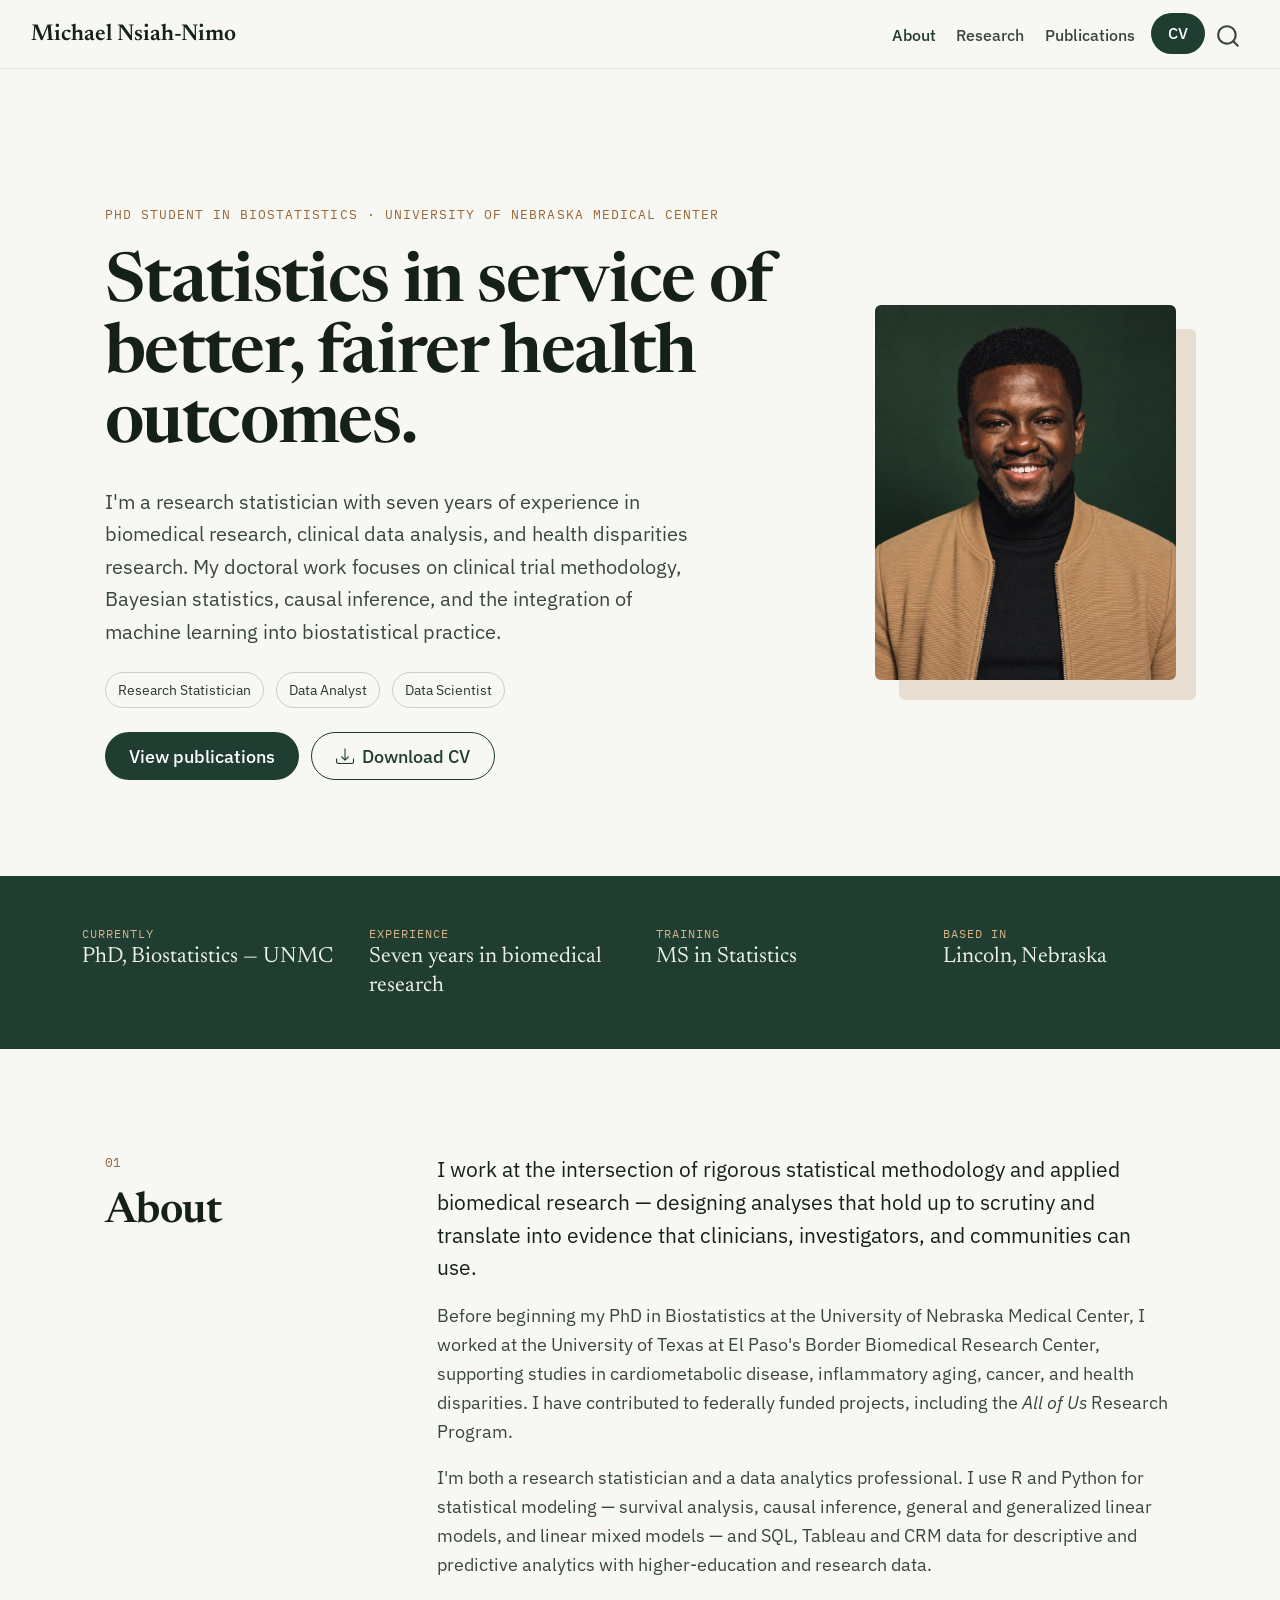
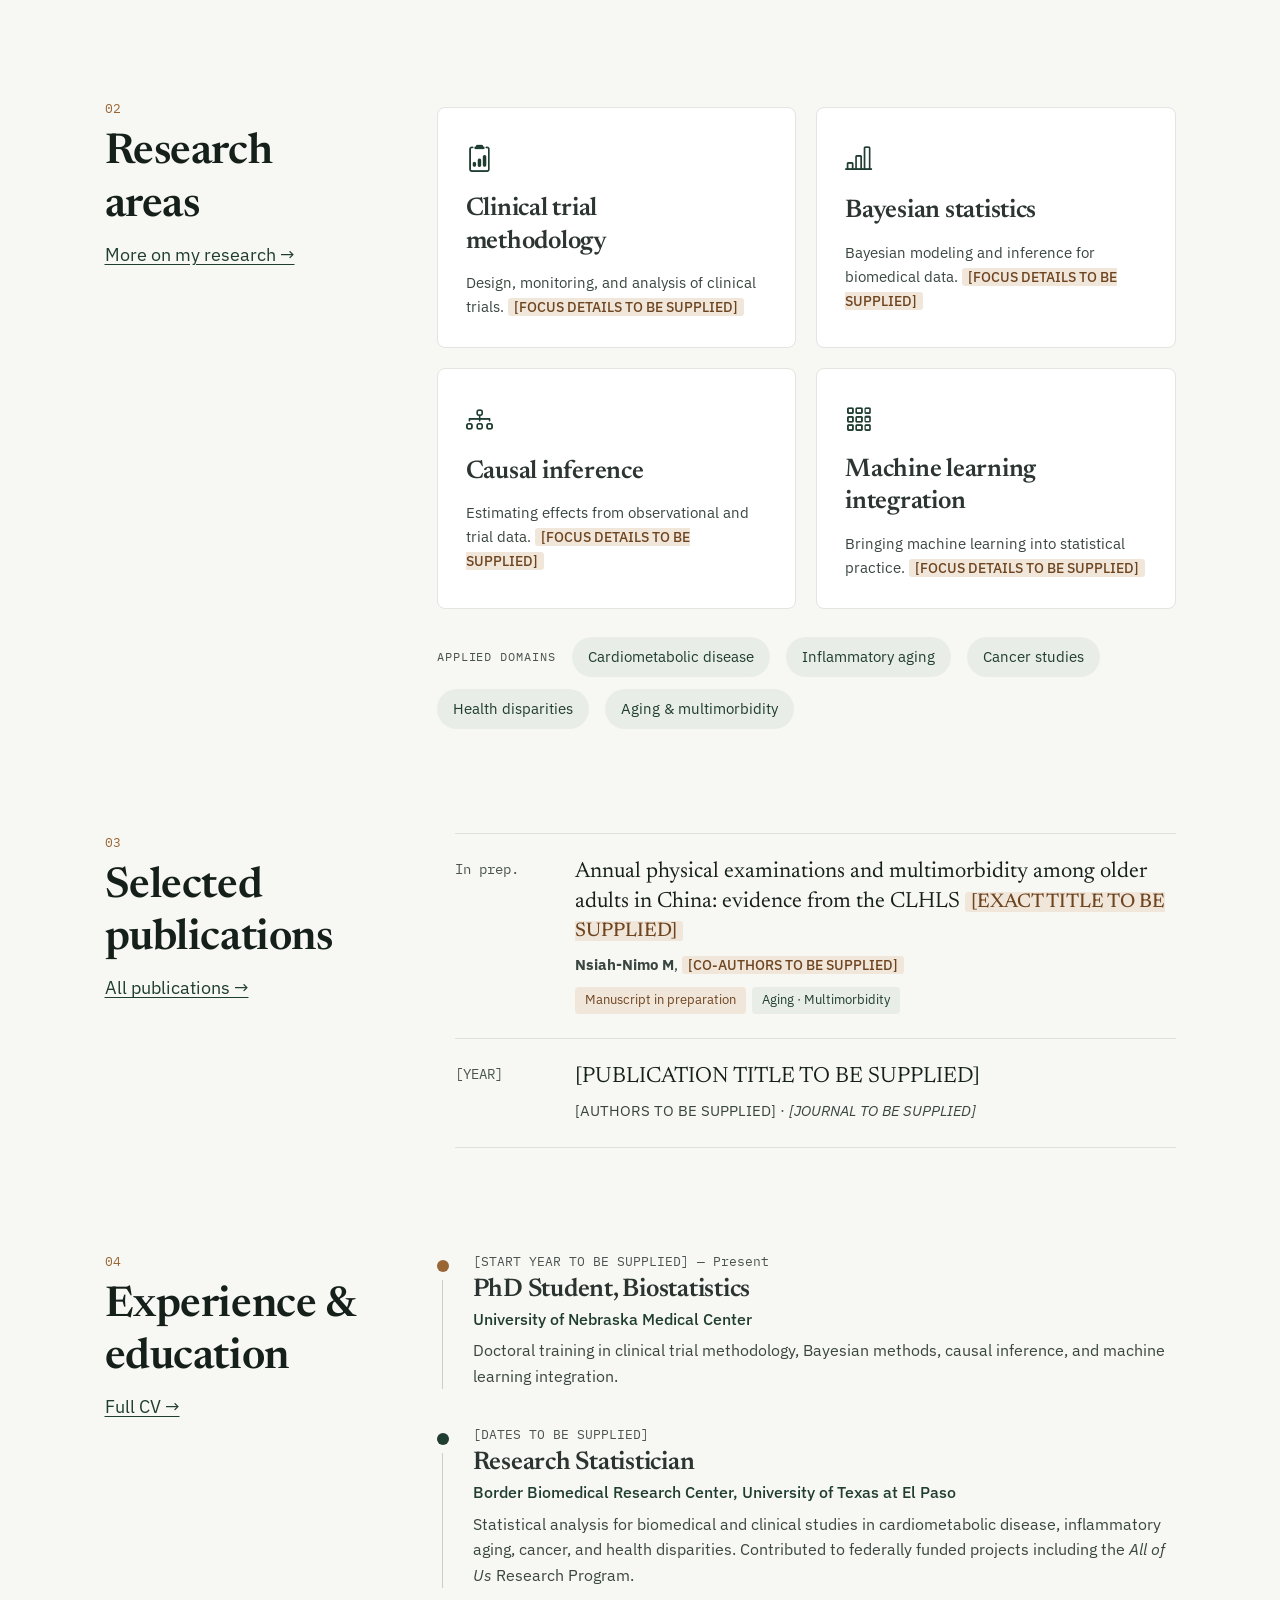
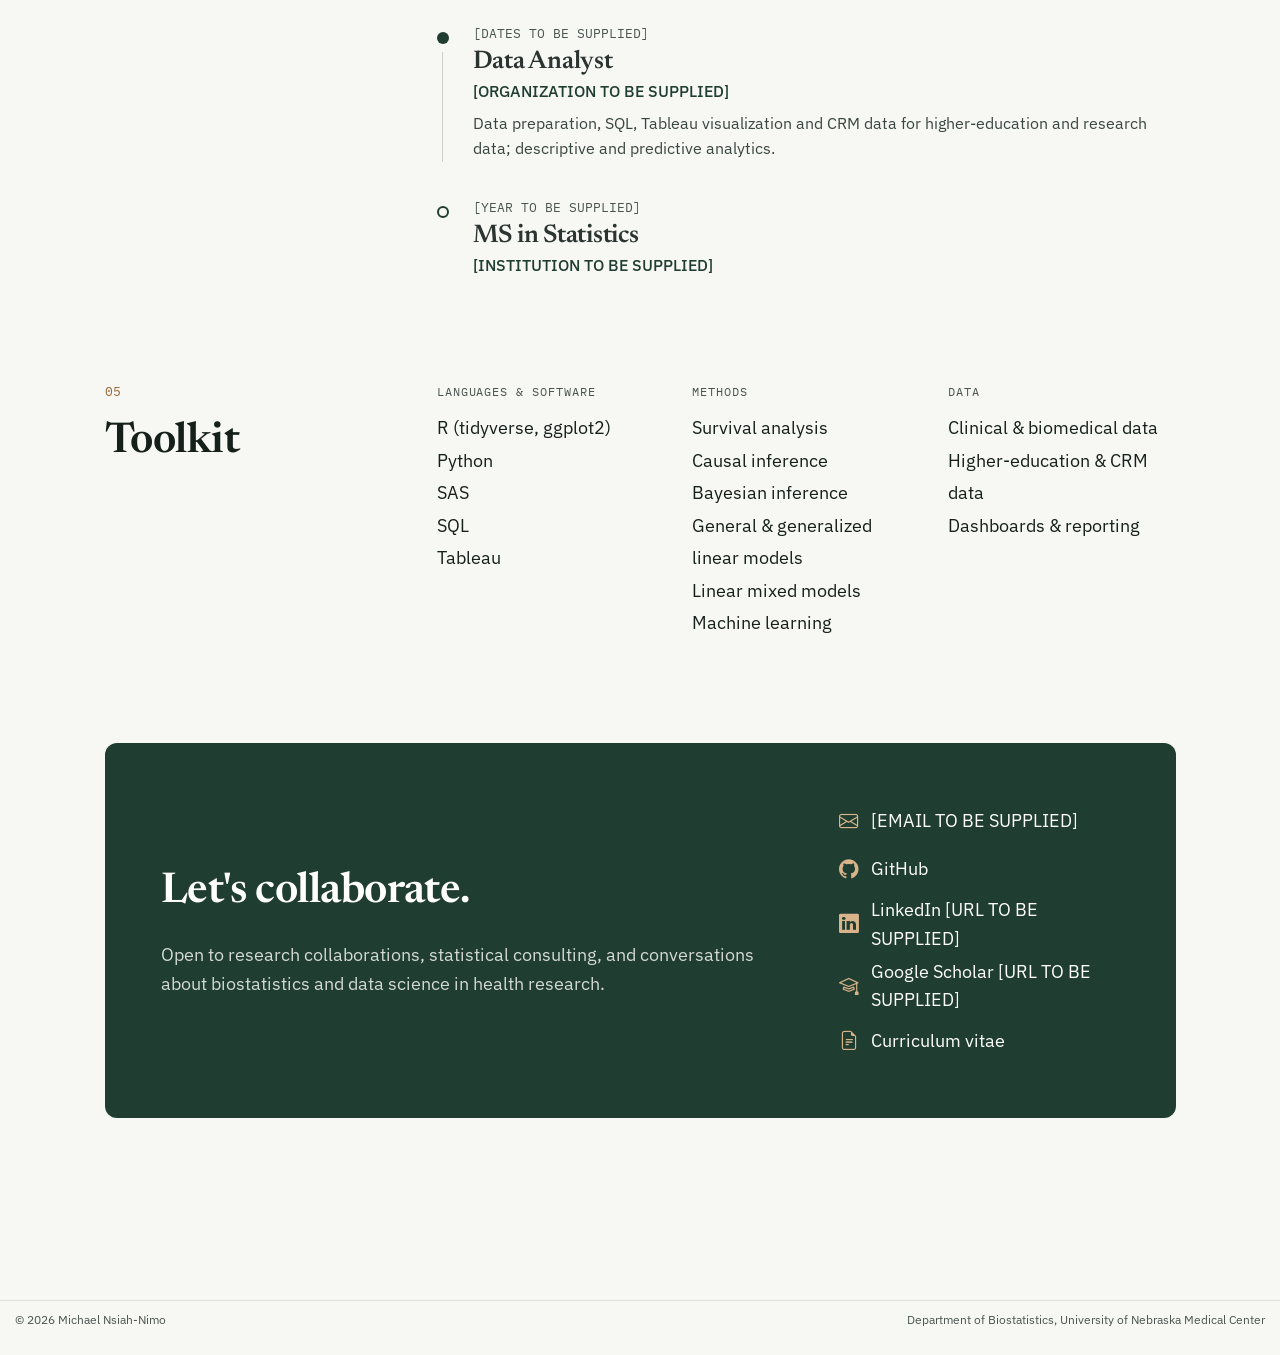
==== docs/index.html @ d8600ee6 "Add files via upload" ====
<!DOCTYPE html>
<html xmlns="http://www.w3.org/1999/xhtml" lang="en" xml:lang="en"><head>

<meta charset="utf-8">
<meta name="generator" content="quarto-1.6.42">

<meta name="viewport" content="width=device-width, initial-scale=1.0, user-scalable=yes">


<title>Michael Nsiah-Nimo — Biostatistics – Michael Nsiah-Nimo</title>
<style>
code{white-space: pre-wrap;}
span.smallcaps{font-variant: small-caps;}
div.columns{display: flex; gap: min(4vw, 1.5em);}
div.column{flex: auto; overflow-x: auto;}
div.hanging-indent{margin-left: 1.5em; text-indent: -1.5em;}
ul.task-list{list-style: none;}
ul.task-list li input[type="checkbox"] {
  width: 0.8em;
  margin: 0 0.8em 0.2em -1em; /* quarto-specific, see https://github.com/quarto-dev/quarto-cli/issues/4556 */ 
  vertical-align: middle;
}
</style>


<script src="site_libs/quarto-nav/quarto-nav.js"></script>
<script src="site_libs/quarto-nav/headroom.min.js"></script>
<script src="site_libs/clipboard/clipboard.min.js"></script>
<script src="site_libs/quarto-search/autocomplete.umd.js"></script>
<script src="site_libs/quarto-search/fuse.min.js"></script>
<script src="site_libs/quarto-search/quarto-search.js"></script>
<meta name="quarto:offset" content="./">
<script src="site_libs/quarto-html/quarto.js"></script>
<script src="site_libs/quarto-html/popper.min.js"></script>
<script src="site_libs/quarto-html/tippy.umd.min.js"></script>
<script src="site_libs/quarto-html/anchor.min.js"></script>
<link href="site_libs/quarto-html/tippy.css" rel="stylesheet">
<link href="site_libs/quarto-html/quarto-syntax-highlighting-585ee290d8f792829760d01cd7ccc2fa.css" rel="stylesheet" id="quarto-text-highlighting-styles">
<script src="site_libs/bootstrap/bootstrap.min.js"></script>
<link href="site_libs/bootstrap/bootstrap-icons.css" rel="stylesheet">
<link href="site_libs/bootstrap/bootstrap-a77b8a63a7cd9b9ef1d23fe0200e672d.min.css" rel="stylesheet" append-hash="true" id="quarto-bootstrap" data-mode="light">
<script id="quarto-search-options" type="application/json">{
  "location": "navbar",
  "copy-button": false,
  "collapse-after": 3,
  "panel-placement": "end",
  "type": "overlay",
  "limit": 50,
  "keyboard-shortcut": [
    "f",
    "/",
    "s"
  ],
  "show-item-context": false,
  "language": {
    "search-no-results-text": "No results",
    "search-matching-documents-text": "matching documents",
    "search-copy-link-title": "Copy link to search",
    "search-hide-matches-text": "Hide additional matches",
    "search-more-match-text": "more match in this document",
    "search-more-matches-text": "more matches in this document",
    "search-clear-button-title": "Clear",
    "search-text-placeholder": "",
    "search-detached-cancel-button-title": "Cancel",
    "search-submit-button-title": "Submit",
    "search-label": "Search"
  }
}</script>
<style>html{ scroll-behavior: smooth; }</style>


</head>

<body class="nav-fixed home">

<div id="quarto-search-results"></div>
  <header id="quarto-header" class="headroom fixed-top">
    <nav class="navbar navbar-expand-lg " data-bs-theme="dark">
      <div class="navbar-container container-fluid">
      <div class="navbar-brand-container mx-auto">
    <a class="navbar-brand" href="./index.html">
    <span class="navbar-title">Michael Nsiah-Nimo</span>
    </a>
  </div>
            <div id="quarto-search" class="" title="Search"></div>
          <button class="navbar-toggler" type="button" data-bs-toggle="collapse" data-bs-target="#navbarCollapse" aria-controls="navbarCollapse" role="menu" aria-expanded="false" aria-label="Toggle navigation" onclick="if (window.quartoToggleHeadroom) { window.quartoToggleHeadroom(); }">
  <span class="navbar-toggler-icon"></span>
</button>
          <div class="collapse navbar-collapse" id="navbarCollapse">
            <ul class="navbar-nav navbar-nav-scroll ms-auto">
  <li class="nav-item">
    <a class="nav-link active" href="./index.html" aria-current="page"> 
<span class="menu-text">About</span></a>
  </li>  
  <li class="nav-item">
    <a class="nav-link" href="./research.html"> 
<span class="menu-text">Research</span></a>
  </li>  
  <li class="nav-item">
    <a class="nav-link" href="./publications.html"> 
<span class="menu-text">Publications</span></a>
  </li>  
  <li class="nav-item">
    <a class="nav-link" href="./cv.html"> 
<span class="menu-text">CV</span></a>
  </li>  
</ul>
          </div> <!-- /navcollapse -->
            <div class="quarto-navbar-tools">
</div>
      </div> <!-- /container-fluid -->
    </nav>
</header>
<!-- content -->
<div id="quarto-content" class="quarto-container page-columns page-rows-contents page-layout-full page-navbar">
<!-- sidebar -->
<!-- margin-sidebar -->
    
<!-- main -->
<main class="content column-page" id="quarto-document-content"><header id="title-block-header" class="quarto-title-block"></header>




<div class="wrap">

<!-- HERO -->
<section class="hero" id="top">
  <div class="hero-text">
    <div class="eyebrow">PhD Student in Biostatistics · University of Nebraska Medical Center</div>
    <h1>Statistics in service of better, fairer health outcomes.</h1>
    <p class="lede">I'm a research statistician with seven years of experience in biomedical research, clinical data analysis, and health disparities research. My doctoral work focuses on clinical trial methodology, Bayesian statistics, causal inference, and the integration of machine learning into biostatistical practice.</p>
    <div class="chips">
      <span class="chip">Research Statistician</span>
      <span class="chip">Data Analyst</span>
      <span class="chip">Data Scientist</span>
    </div>
    <div class="actions">
      <a class="btn-pill solid" href="publications.html">View publications</a>
      <a class="btn-pill ghost" href="cv.html"><i class="bi bi-download" aria-hidden="true"></i> Download CV</a>
    </div>
  </div>
  <div class="hero-photo">
    <img src="images/michael.jpg" alt="Portrait of Michael Nsiah-Nimo">
  </div>
</section>

<!-- AT A GLANCE -->
<section class="band" aria-label="At a glance">
  <div class="band-grid">
    <div><div class="label">Currently</div><div class="value">PhD, Biostatistics — UNMC</div></div>
    <div><div class="label">Experience</div><div class="value">Seven years in biomedical research</div></div>
    <div><div class="label">Training</div><div class="value">MS in Statistics</div></div>
    <div><div class="label">Based in</div><div class="value">Lincoln, Nebraska</div></div>
  </div>
</section>

<!-- 01 ABOUT -->
<section class="numbered" id="about">
  <div class="num-head"><div class="num">01</div><h2 class="anchored">About</h2></div>
  <div class="num-body">
    <p class="lead-p">I work at the intersection of rigorous statistical methodology and applied biomedical research — designing analyses that hold up to scrutiny and translate into evidence that clinicians, investigators, and communities can use.</p>
    <p>Before beginning my PhD in Biostatistics at the University of Nebraska Medical Center, I worked at the University of Texas at El Paso's Border Biomedical Research Center, supporting studies in cardiometabolic disease, inflammatory aging, cancer, and health disparities. I have contributed to federally funded projects, including the <em>All of Us</em> Research Program.</p>
    <p>I'm both a research statistician and a data analytics professional. I use R and Python for statistical modeling — survival analysis, causal inference, general and generalized linear models, and linear mixed models — and SQL, Tableau and CRM data for descriptive and predictive analytics with higher-education and research data.</p>
  </div>
</section>

<!-- 02 RESEARCH -->
<section class="numbered" id="research">
  <div class="num-head"><div class="num">02</div><h2 class="anchored">Research areas</h2><a href="research.html">More on my research →</a></div>
  <div class="num-body">
    <div class="cards">
      <div class="card-i"><i class="bi bi-clipboard2-data" aria-hidden="true"></i><h3 class="anchored">Clinical trial methodology</h3><p>Design, monitoring, and analysis of clinical trials. <span class="todo">[FOCUS DETAILS TO BE SUPPLIED]</span></p></div>
      <div class="card-i"><i class="bi bi-bar-chart-line" aria-hidden="true"></i><h3 class="anchored">Bayesian statistics</h3><p>Bayesian modeling and inference for biomedical data. <span class="todo">[FOCUS DETAILS TO BE SUPPLIED]</span></p></div>
      <div class="card-i"><i class="bi bi-diagram-3" aria-hidden="true"></i><h3 class="anchored">Causal inference</h3><p>Estimating effects from observational and trial data. <span class="todo">[FOCUS DETAILS TO BE SUPPLIED]</span></p></div>
      <div class="card-i"><i class="bi bi-grid-3x3-gap" aria-hidden="true"></i><h3 class="anchored">Machine learning integration</h3><p>Bringing machine learning into statistical practice. <span class="todo">[FOCUS DETAILS TO BE SUPPLIED]</span></p></div>
    </div>
    <div class="focus-row">
      <span class="label">Applied domains</span>
      <span class="chip-fill">Cardiometabolic disease</span>
      <span class="chip-fill">Inflammatory aging</span>
      <span class="chip-fill">Cancer studies</span>
      <span class="chip-fill">Health disparities</span>
      <span class="chip-fill">Aging &amp; multimorbidity</span>
    </div>
  </div>
</section>

<!-- 03 PUBLICATIONS -->
<section class="numbered" id="publications">
  <div class="num-head"><div class="num">03</div><h2 class="anchored">Selected publications</h2><a href="publications.html">All publications →</a></div>
  <div class="num-body">
    <ol class="pubs">
      <li>
        <div class="yr">In prep.</div>
        <div class="entry">
          <div class="title">Annual physical examinations and multimorbidity among older adults in China: evidence from the CLHLS <span class="todo">[EXACT TITLE TO BE SUPPLIED]</span></div>
          <div class="meta"><strong>Nsiah-Nimo M</strong>, <span class="todo">[CO-AUTHORS TO BE SUPPLIED]</span></div>
          <div><span class="tag t-prog">Manuscript in preparation</span><span class="tag t-article">Aging · Multimorbidity</span></div>
        </div>
      </li>
      <li>
        <div class="yr">[YEAR]</div>
        <div class="entry">
          <div class="title">[PUBLICATION TITLE TO BE SUPPLIED]</div>
          <div class="meta">[AUTHORS TO BE SUPPLIED] · <em>[JOURNAL TO BE SUPPLIED]</em></div>
        </div>
      </li>
    </ol>
  </div>
</section>

<!-- 04 EXPERIENCE -->
<section class="numbered" id="experience">
  <div class="num-head"><div class="num">04</div><h2 class="anchored">Experience &amp; education</h2><a href="cv.html">Full CV →</a></div>
  <div class="num-body">
    <div class="timeline">
      <div class="t-item"><div class="rail"><div class="dot now"></div><div class="stem"></div></div>
        <div><div class="when">[START YEAR TO BE SUPPLIED] — Present</div><h3 class="anchored">PhD Student, Biostatistics</h3><div class="where">University of Nebraska Medical Center</div>
        <p>Doctoral training in clinical trial methodology, Bayesian methods, causal inference, and machine learning integration.</p></div></div>
      <div class="t-item"><div class="rail"><div class="dot"></div><div class="stem"></div></div>
        <div><div class="when">[DATES TO BE SUPPLIED]</div><h3 class="anchored">Research Statistician</h3><div class="where">Border Biomedical Research Center, University of Texas at El Paso</div>
        <p>Statistical analysis for biomedical and clinical studies in cardiometabolic disease, inflammatory aging, cancer, and health disparities. Contributed to federally funded projects including the <em>All of Us</em> Research Program.</p></div></div>
      <div class="t-item"><div class="rail"><div class="dot"></div><div class="stem"></div></div>
        <div><div class="when">[DATES TO BE SUPPLIED]</div><h3 class="anchored">Data Analyst</h3><div class="where">[ORGANIZATION TO BE SUPPLIED]</div>
        <p>Data preparation, SQL, Tableau visualization and CRM data for higher-education and research data; descriptive and predictive analytics.</p></div></div>
      <div class="t-item"><div class="rail"><div class="dot open"></div><div class="stem"></div></div>
        <div><div class="when">[YEAR TO BE SUPPLIED]</div><h3 class="anchored">MS in Statistics</h3><div class="where">[INSTITUTION TO BE SUPPLIED]</div></div></div>
    </div>
  </div>
</section>

<!-- 05 TOOLKIT -->
<section class="numbered" id="toolkit">
  <div class="num-head"><div class="num">05</div><h2 class="anchored">Toolkit</h2></div>
  <div class="num-body">
    <div class="toolkit">
      <div><div class="label">Languages &amp; software</div><ul><li>R (tidyverse, ggplot2)</li><li>Python</li><li>SAS</li><li>SQL</li><li>Tableau</li></ul></div>
      <div><div class="label">Methods</div><ul><li>Survival analysis</li><li>Causal inference</li><li>Bayesian inference</li><li>General &amp; generalized linear models</li><li>Linear mixed models</li><li>Machine learning</li></ul></div>
      <div><div class="label">Data</div><ul><li>Clinical &amp; biomedical data</li><li>Higher-education &amp; CRM data</li><li>Dashboards &amp; reporting</li></ul></div>
    </div>
  </div>
</section>

<!-- CONTACT -->
<section class="contact" id="contact">
  <div class="c-text">
    <h2 class="anchored">Let's collaborate.</h2>
    <p>Open to research collaborations, statistical consulting, and conversations about biostatistics and data science in health research.</p>
  </div>
  <div class="c-links">
    <a href="mailto:[EMAIL TO BE SUPPLIED]"><i class="bi bi-envelope" aria-hidden="true"></i> [EMAIL TO BE SUPPLIED]</a>
    <a href="https://github.com/mnsiahnimo"><i class="bi bi-github" aria-hidden="true"></i> GitHub</a>
    <a href="#"><i class="bi bi-linkedin" aria-hidden="true"></i> LinkedIn [URL TO BE SUPPLIED]</a>
    <a href="#"><i class="bi bi-mortarboard" aria-hidden="true"></i> Google Scholar [URL TO BE SUPPLIED]</a>
    <a href="cv.html"><i class="bi bi-file-earmark-text" aria-hidden="true"></i> Curriculum vitae</a>
  </div>
</section>

</div>



</main> <!-- /main -->
<script id="quarto-html-after-body" type="application/javascript">
window.document.addEventListener("DOMContentLoaded", function (event) {
  const toggleBodyColorMode = (bsSheetEl) => {
    const mode = bsSheetEl.getAttribute("data-mode");
    const bodyEl = window.document.querySelector("body");
    if (mode === "dark") {
      bodyEl.classList.add("quarto-dark");
      bodyEl.classList.remove("quarto-light");
    } else {
      bodyEl.classList.add("quarto-light");
      bodyEl.classList.remove("quarto-dark");
    }
  }
  const toggleBodyColorPrimary = () => {
    const bsSheetEl = window.document.querySelector("link#quarto-bootstrap");
    if (bsSheetEl) {
      toggleBodyColorMode(bsSheetEl);
    }
  }
  toggleBodyColorPrimary();  
  const icon = "";
  const anchorJS = new window.AnchorJS();
  anchorJS.options = {
    placement: 'right',
    icon: icon
  };
  anchorJS.add('.anchored');
  const isCodeAnnotation = (el) => {
    for (const clz of el.classList) {
      if (clz.startsWith('code-annotation-')) {                     
        return true;
      }
    }
    return false;
  }
  const onCopySuccess = function(e) {
    // button target
    const button = e.trigger;
    // don't keep focus
    button.blur();
    // flash "checked"
    button.classList.add('code-copy-button-checked');
    var currentTitle = button.getAttribute("title");
    button.setAttribute("title", "Copied!");
    let tooltip;
    if (window.bootstrap) {
      button.setAttribute("data-bs-toggle", "tooltip");
      button.setAttribute("data-bs-placement", "left");
      button.setAttribute("data-bs-title", "Copied!");
      tooltip = new bootstrap.Tooltip(button, 
        { trigger: "manual", 
          customClass: "code-copy-button-tooltip",
          offset: [0, -8]});
      tooltip.show();    
    }
    setTimeout(function() {
      if (tooltip) {
        tooltip.hide();
        button.removeAttribute("data-bs-title");
        button.removeAttribute("data-bs-toggle");
        button.removeAttribute("data-bs-placement");
      }
      button.setAttribute("title", currentTitle);
      button.classList.remove('code-copy-button-checked');
    }, 1000);
    // clear code selection
    e.clearSelection();
  }
  const getTextToCopy = function(trigger) {
      const codeEl = trigger.previousElementSibling.cloneNode(true);
      for (const childEl of codeEl.children) {
        if (isCodeAnnotation(childEl)) {
          childEl.remove();
        }
      }
      return codeEl.innerText;
  }
  const clipboard = new window.ClipboardJS('.code-copy-button:not([data-in-quarto-modal])', {
    text: getTextToCopy
  });
  clipboard.on('success', onCopySuccess);
  if (window.document.getElementById('quarto-embedded-source-code-modal')) {
    const clipboardModal = new window.ClipboardJS('.code-copy-button[data-in-quarto-modal]', {
      text: getTextToCopy,
      container: window.document.getElementById('quarto-embedded-source-code-modal')
    });
    clipboardModal.on('success', onCopySuccess);
  }
    var localhostRegex = new RegExp(/^(?:http|https):\/\/localhost\:?[0-9]*\//);
    var mailtoRegex = new RegExp(/^mailto:/);
      var filterRegex = new RegExp("https:\/\/mnsiahnimo\.github\.io\/");
    var isInternal = (href) => {
        return filterRegex.test(href) || localhostRegex.test(href) || mailtoRegex.test(href);
    }
    // Inspect non-navigation links and adorn them if external
 	var links = window.document.querySelectorAll('a[href]:not(.nav-link):not(.navbar-brand):not(.toc-action):not(.sidebar-link):not(.sidebar-item-toggle):not(.pagination-link):not(.no-external):not([aria-hidden]):not(.dropdown-item):not(.quarto-navigation-tool):not(.about-link)');
    for (var i=0; i<links.length; i++) {
      const link = links[i];
      if (!isInternal(link.href)) {
        // undo the damage that might have been done by quarto-nav.js in the case of
        // links that we want to consider external
        if (link.dataset.originalHref !== undefined) {
          link.href = link.dataset.originalHref;
        }
          // target, if specified
          link.setAttribute("target", "_blank");
          if (link.getAttribute("rel") === null) {
            link.setAttribute("rel", "noopener");
          }
      }
    }
  function tippyHover(el, contentFn, onTriggerFn, onUntriggerFn) {
    const config = {
      allowHTML: true,
      maxWidth: 500,
      delay: 100,
      arrow: false,
      appendTo: function(el) {
          return el.parentElement;
      },
      interactive: true,
      interactiveBorder: 10,
      theme: 'quarto',
      placement: 'bottom-start',
    };
    if (contentFn) {
      config.content = contentFn;
    }
    if (onTriggerFn) {
      config.onTrigger = onTriggerFn;
    }
    if (onUntriggerFn) {
      config.onUntrigger = onUntriggerFn;
    }
    window.tippy(el, config); 
  }
  const noterefs = window.document.querySelectorAll('a[role="doc-noteref"]');
  for (var i=0; i<noterefs.length; i++) {
    const ref = noterefs[i];
    tippyHover(ref, function() {
      // use id or data attribute instead here
      let href = ref.getAttribute('data-footnote-href') || ref.getAttribute('href');
      try { href = new URL(href).hash; } catch {}
      const id = href.replace(/^#\/?/, "");
      const note = window.document.getElementById(id);
      if (note) {
        return note.innerHTML;
      } else {
        return "";
      }
    });
  }
  const xrefs = window.document.querySelectorAll('a.quarto-xref');
  const processXRef = (id, note) => {
    // Strip column container classes
    const stripColumnClz = (el) => {
      el.classList.remove("page-full", "page-columns");
      if (el.children) {
        for (const child of el.children) {
          stripColumnClz(child);
        }
      }
    }
    stripColumnClz(note)
    if (id === null || id.startsWith('sec-')) {
      // Special case sections, only their first couple elements
      const container = document.createElement("div");
      if (note.children && note.children.length > 2) {
        container.appendChild(note.children[0].cloneNode(true));
        for (let i = 1; i < note.children.length; i++) {
          const child = note.children[i];
          if (child.tagName === "P" && child.innerText === "") {
            continue;
          } else {
            container.appendChild(child.cloneNode(true));
            break;
          }
        }
        if (window.Quarto?.typesetMath) {
          window.Quarto.typesetMath(container);
        }
        return container.innerHTML
      } else {
        if (window.Quarto?.typesetMath) {
          window.Quarto.typesetMath(note);
        }
        return note.innerHTML;
      }
    } else {
      // Remove any anchor links if they are present
      const anchorLink = note.querySelector('a.anchorjs-link');
      if (anchorLink) {
        anchorLink.remove();
      }
      if (window.Quarto?.typesetMath) {
        window.Quarto.typesetMath(note);
      }
      if (note.classList.contains("callout")) {
        return note.outerHTML;
      } else {
        return note.innerHTML;
      }
    }
  }
  for (var i=0; i<xrefs.length; i++) {
    const xref = xrefs[i];
    tippyHover(xref, undefined, function(instance) {
      instance.disable();
      let url = xref.getAttribute('href');
      let hash = undefined; 
      if (url.startsWith('#')) {
        hash = url;
      } else {
        try { hash = new URL(url).hash; } catch {}
      }
      if (hash) {
        const id = hash.replace(/^#\/?/, "");
        const note = window.document.getElementById(id);
        if (note !== null) {
          try {
            const html = processXRef(id, note.cloneNode(true));
            instance.setContent(html);
          } finally {
            instance.enable();
            instance.show();
          }
        } else {
          // See if we can fetch this
          fetch(url.split('#')[0])
          .then(res => res.text())
          .then(html => {
            const parser = new DOMParser();
            const htmlDoc = parser.parseFromString(html, "text/html");
            const note = htmlDoc.getElementById(id);
            if (note !== null) {
              const html = processXRef(id, note);
              instance.setContent(html);
            } 
          }).finally(() => {
            instance.enable();
            instance.show();
          });
        }
      } else {
        // See if we can fetch a full url (with no hash to target)
        // This is a special case and we should probably do some content thinning / targeting
        fetch(url)
        .then(res => res.text())
        .then(html => {
          const parser = new DOMParser();
          const htmlDoc = parser.parseFromString(html, "text/html");
          const note = htmlDoc.querySelector('main.content');
          if (note !== null) {
            // This should only happen for chapter cross references
            // (since there is no id in the URL)
            // remove the first header
            if (note.children.length > 0 && note.children[0].tagName === "HEADER") {
              note.children[0].remove();
            }
            const html = processXRef(null, note);
            instance.setContent(html);
          } 
        }).finally(() => {
          instance.enable();
          instance.show();
        });
      }
    }, function(instance) {
    });
  }
      let selectedAnnoteEl;
      const selectorForAnnotation = ( cell, annotation) => {
        let cellAttr = 'data-code-cell="' + cell + '"';
        let lineAttr = 'data-code-annotation="' +  annotation + '"';
        const selector = 'span[' + cellAttr + '][' + lineAttr + ']';
        return selector;
      }
      const selectCodeLines = (annoteEl) => {
        const doc = window.document;
        const targetCell = annoteEl.getAttribute("data-target-cell");
        const targetAnnotation = annoteEl.getAttribute("data-target-annotation");
        const annoteSpan = window.document.querySelector(selectorForAnnotation(targetCell, targetAnnotation));
        const lines = annoteSpan.getAttribute("data-code-lines").split(",");
        const lineIds = lines.map((line) => {
          return targetCell + "-" + line;
        })
        let top = null;
        let height = null;
        let parent = null;
        if (lineIds.length > 0) {
            //compute the position of the single el (top and bottom and make a div)
            const el = window.document.getElementById(lineIds[0]);
            top = el.offsetTop;
            height = el.offsetHeight;
            parent = el.parentElement.parentElement;
          if (lineIds.length > 1) {
            const lastEl = window.document.getElementById(lineIds[lineIds.length - 1]);
            const bottom = lastEl.offsetTop + lastEl.offsetHeight;
            height = bottom - top;
          }
          if (top !== null && height !== null && parent !== null) {
            // cook up a div (if necessary) and position it 
            let div = window.document.getElementById("code-annotation-line-highlight");
            if (div === null) {
              div = window.document.createElement("div");
              div.setAttribute("id", "code-annotation-line-highlight");
              div.style.position = 'absolute';
              parent.appendChild(div);
            }
            div.style.top = top - 2 + "px";
            div.style.height = height + 4 + "px";
            div.style.left = 0;
            let gutterDiv = window.document.getElementById("code-annotation-line-highlight-gutter");
            if (gutterDiv === null) {
              gutterDiv = window.document.createElement("div");
              gutterDiv.setAttribute("id", "code-annotation-line-highlight-gutter");
              gutterDiv.style.position = 'absolute';
              const codeCell = window.document.getElementById(targetCell);
              const gutter = codeCell.querySelector('.code-annotation-gutter');
              gutter.appendChild(gutterDiv);
            }
            gutterDiv.style.top = top - 2 + "px";
            gutterDiv.style.height = height + 4 + "px";
          }
          selectedAnnoteEl = annoteEl;
        }
      };
      const unselectCodeLines = () => {
        const elementsIds = ["code-annotation-line-highlight", "code-annotation-line-highlight-gutter"];
        elementsIds.forEach((elId) => {
          const div = window.document.getElementById(elId);
          if (div) {
            div.remove();
          }
        });
        selectedAnnoteEl = undefined;
      };
        // Handle positioning of the toggle
    window.addEventListener(
      "resize",
      throttle(() => {
        elRect = undefined;
        if (selectedAnnoteEl) {
          selectCodeLines(selectedAnnoteEl);
        }
      }, 10)
    );
    function throttle(fn, ms) {
    let throttle = false;
    let timer;
      return (...args) => {
        if(!throttle) { // first call gets through
            fn.apply(this, args);
            throttle = true;
        } else { // all the others get throttled
            if(timer) clearTimeout(timer); // cancel #2
            timer = setTimeout(() => {
              fn.apply(this, args);
              timer = throttle = false;
            }, ms);
        }
      };
    }
      // Attach click handler to the DT
      const annoteDls = window.document.querySelectorAll('dt[data-target-cell]');
      for (const annoteDlNode of annoteDls) {
        annoteDlNode.addEventListener('click', (event) => {
          const clickedEl = event.target;
          if (clickedEl !== selectedAnnoteEl) {
            unselectCodeLines();
            const activeEl = window.document.querySelector('dt[data-target-cell].code-annotation-active');
            if (activeEl) {
              activeEl.classList.remove('code-annotation-active');
            }
            selectCodeLines(clickedEl);
            clickedEl.classList.add('code-annotation-active');
          } else {
            // Unselect the line
            unselectCodeLines();
            clickedEl.classList.remove('code-annotation-active');
          }
        });
      }
  const findCites = (el) => {
    const parentEl = el.parentElement;
    if (parentEl) {
      const cites = parentEl.dataset.cites;
      if (cites) {
        return {
          el,
          cites: cites.split(' ')
        };
      } else {
        return findCites(el.parentElement)
      }
    } else {
      return undefined;
    }
  };
  var bibliorefs = window.document.querySelectorAll('a[role="doc-biblioref"]');
  for (var i=0; i<bibliorefs.length; i++) {
    const ref = bibliorefs[i];
    const citeInfo = findCites(ref);
    if (citeInfo) {
      tippyHover(citeInfo.el, function() {
        var popup = window.document.createElement('div');
        citeInfo.cites.forEach(function(cite) {
          var citeDiv = window.document.createElement('div');
          citeDiv.classList.add('hanging-indent');
          citeDiv.classList.add('csl-entry');
          var biblioDiv = window.document.getElementById('ref-' + cite);
          if (biblioDiv) {
            citeDiv.innerHTML = biblioDiv.innerHTML;
          }
          popup.appendChild(citeDiv);
        });
        return popup.innerHTML;
      });
    }
  }
});
</script>
</div> <!-- /content -->
<footer class="footer">
  <div class="nav-footer">
    <div class="nav-footer-left">
<p>© 2026 Michael Nsiah-Nimo</p>
</div>   
    <div class="nav-footer-center">
      &nbsp;
    </div>
    <div class="nav-footer-right">
<p>Department of Biostatistics, University of Nebraska Medical Center</p>
</div>
  </div>
</footer>




<script src="site_libs/quarto-html/zenscroll-min.js"></script>
</body></html>
---- docs/site_libs/quarto-html/tippy.css ----
.tippy-box[data-animation=fade][data-state=hidden]{opacity:0}[data-tippy-root]{max-width:calc(100vw - 10px)}.tippy-box{position:relative;background-color:#333;color:#fff;border-radius:4px;font-size:14px;line-height:1.4;white-space:normal;outline:0;transition-property:transform,visibility,opacity}.tippy-box[data-placement^=top]>.tippy-arrow{bottom:0}.tippy-box[data-placement^=top]>.tippy-arrow:before{bottom:-7px;left:0;border-width:8px 8px 0;border-top-color:initial;transform-origin:center top}.tippy-box[data-placement^=bottom]>.tippy-arrow{top:0}.tippy-box[data-placement^=bottom]>.tippy-arrow:before{top:-7px;left:0;border-width:0 8px 8px;border-bottom-color:initial;transform-origin:center bottom}.tippy-box[data-placement^=left]>.tippy-arrow{right:0}.tippy-box[data-placement^=left]>.tippy-arrow:before{border-width:8px 0 8px 8px;border-left-color:initial;right:-7px;transform-origin:center left}.tippy-box[data-placement^=right]>.tippy-arrow{left:0}.tippy-box[data-placement^=right]>.tippy-arrow:before{left:-7px;border-width:8px 8px 8px 0;border-right-color:initial;transform-origin:center right}.tippy-box[data-inertia][data-state=visible]{transition-timing-function:cubic-bezier(.54,1.5,.38,1.11)}.tippy-arrow{width:16px;height:16px;color:#333}.tippy-arrow:before{content:"";position:absolute;border-color:transparent;border-style:solid}.tippy-content{position:relative;padding:5px 9px;z-index:1}
---- docs/site_libs/quarto-html/quarto-syntax-highlighting-585ee290d8f792829760d01cd7ccc2fa.css ----
/* quarto syntax highlight colors */
:root {
  --quarto-hl-ot-color: #003B4F;
  --quarto-hl-at-color: #657422;
  --quarto-hl-ss-color: #20794D;
  --quarto-hl-an-color: #5E5E5E;
  --quarto-hl-fu-color: #4758AB;
  --quarto-hl-st-color: #20794D;
  --quarto-hl-cf-color: #003B4F;
  --quarto-hl-op-color: #5E5E5E;
  --quarto-hl-er-color: #AD0000;
  --quarto-hl-bn-color: #AD0000;
  --quarto-hl-al-color: #AD0000;
  --quarto-hl-va-color: #111111;
  --quarto-hl-bu-color: inherit;
  --quarto-hl-ex-color: inherit;
  --quarto-hl-pp-color: #AD0000;
  --quarto-hl-in-color: #5E5E5E;
  --quarto-hl-vs-color: #20794D;
  --quarto-hl-wa-color: #5E5E5E;
  --quarto-hl-do-color: #5E5E5E;
  --quarto-hl-im-color: #00769E;
  --quarto-hl-ch-color: #20794D;
  --quarto-hl-dt-color: #AD0000;
  --quarto-hl-fl-color: #AD0000;
  --quarto-hl-co-color: #5E5E5E;
  --quarto-hl-cv-color: #5E5E5E;
  --quarto-hl-cn-color: #8f5902;
  --quarto-hl-sc-color: #5E5E5E;
  --quarto-hl-dv-color: #AD0000;
  --quarto-hl-kw-color: #003B4F;
}

/* other quarto variables */
:root {
  --quarto-font-monospace: "IBM Plex Mono", monospace;
}

pre > code.sourceCode > span {
  color: #003B4F;
}

code span {
  color: #003B4F;
}

code.sourceCode > span {
  color: #003B4F;
}

div.sourceCode,
div.sourceCode pre.sourceCode {
  color: #003B4F;
}

code span.ot {
  color: #003B4F;
  font-style: inherit;
}

code span.at {
  color: #657422;
  font-style: inherit;
}

code span.ss {
  color: #20794D;
  font-style: inherit;
}

code span.an {
  color: #5E5E5E;
  font-style: inherit;
}

code span.fu {
  color: #4758AB;
  font-style: inherit;
}

code span.st {
  color: #20794D;
  font-style: inherit;
}

code span.cf {
  color: #003B4F;
  font-weight: bold;
  font-style: inherit;
}

code span.op {
  color: #5E5E5E;
  font-style: inherit;
}

code span.er {
  color: #AD0000;
  font-style: inherit;
}

code span.bn {
  color: #AD0000;
  font-style: inherit;
}

code span.al {
  color: #AD0000;
  font-style: inherit;
}

code span.va {
  color: #111111;
  font-style: inherit;
}

code span.bu {
  font-style: inherit;
}

code span.ex {
  font-style: inherit;
}

code span.pp {
  color: #AD0000;
  font-style: inherit;
}

code span.in {
  color: #5E5E5E;
  font-style: inherit;
}

code span.vs {
  color: #20794D;
  font-style: inherit;
}

code span.wa {
  color: #5E5E5E;
  font-style: italic;
}

code span.do {
  color: #5E5E5E;
  font-style: italic;
}

code span.im {
  color: #00769E;
  font-style: inherit;
}

code span.ch {
  color: #20794D;
  font-style: inherit;
}

code span.dt {
  color: #AD0000;
  font-style: inherit;
}

code span.fl {
  color: #AD0000;
  font-style: inherit;
}

code span.co {
  color: #5E5E5E;
  font-style: inherit;
}

code span.cv {
  color: #5E5E5E;
  font-style: italic;
}

code span.cn {
  color: #8f5902;
  font-style: inherit;
}

code span.sc {
  color: #5E5E5E;
  font-style: inherit;
}

code span.dv {
  color: #AD0000;
  font-style: inherit;
}

code span.kw {
  color: #003B4F;
  font-weight: bold;
  font-style: inherit;
}

.prevent-inlining {
  content: "</";
}

/*# sourceMappingURL=2258fdbaa60a284bc6cdc59dba0a66d3.css.map */
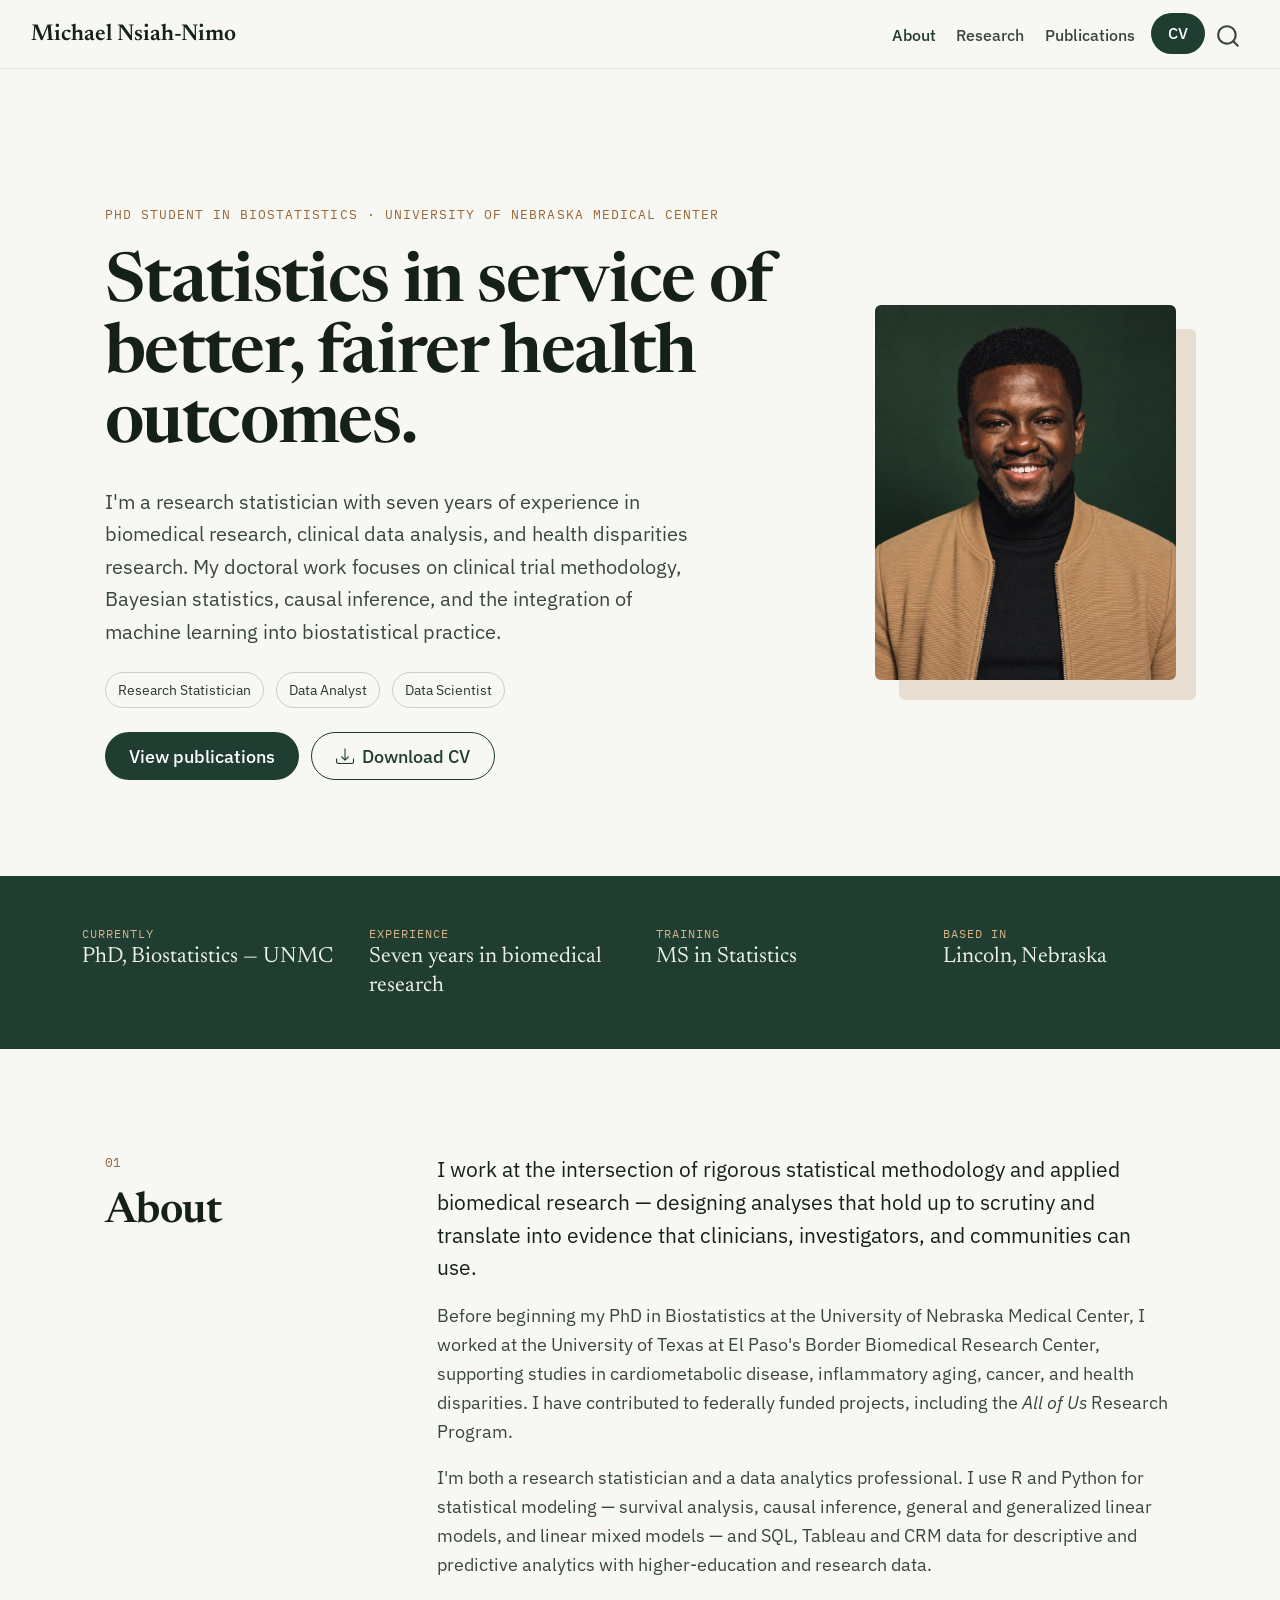
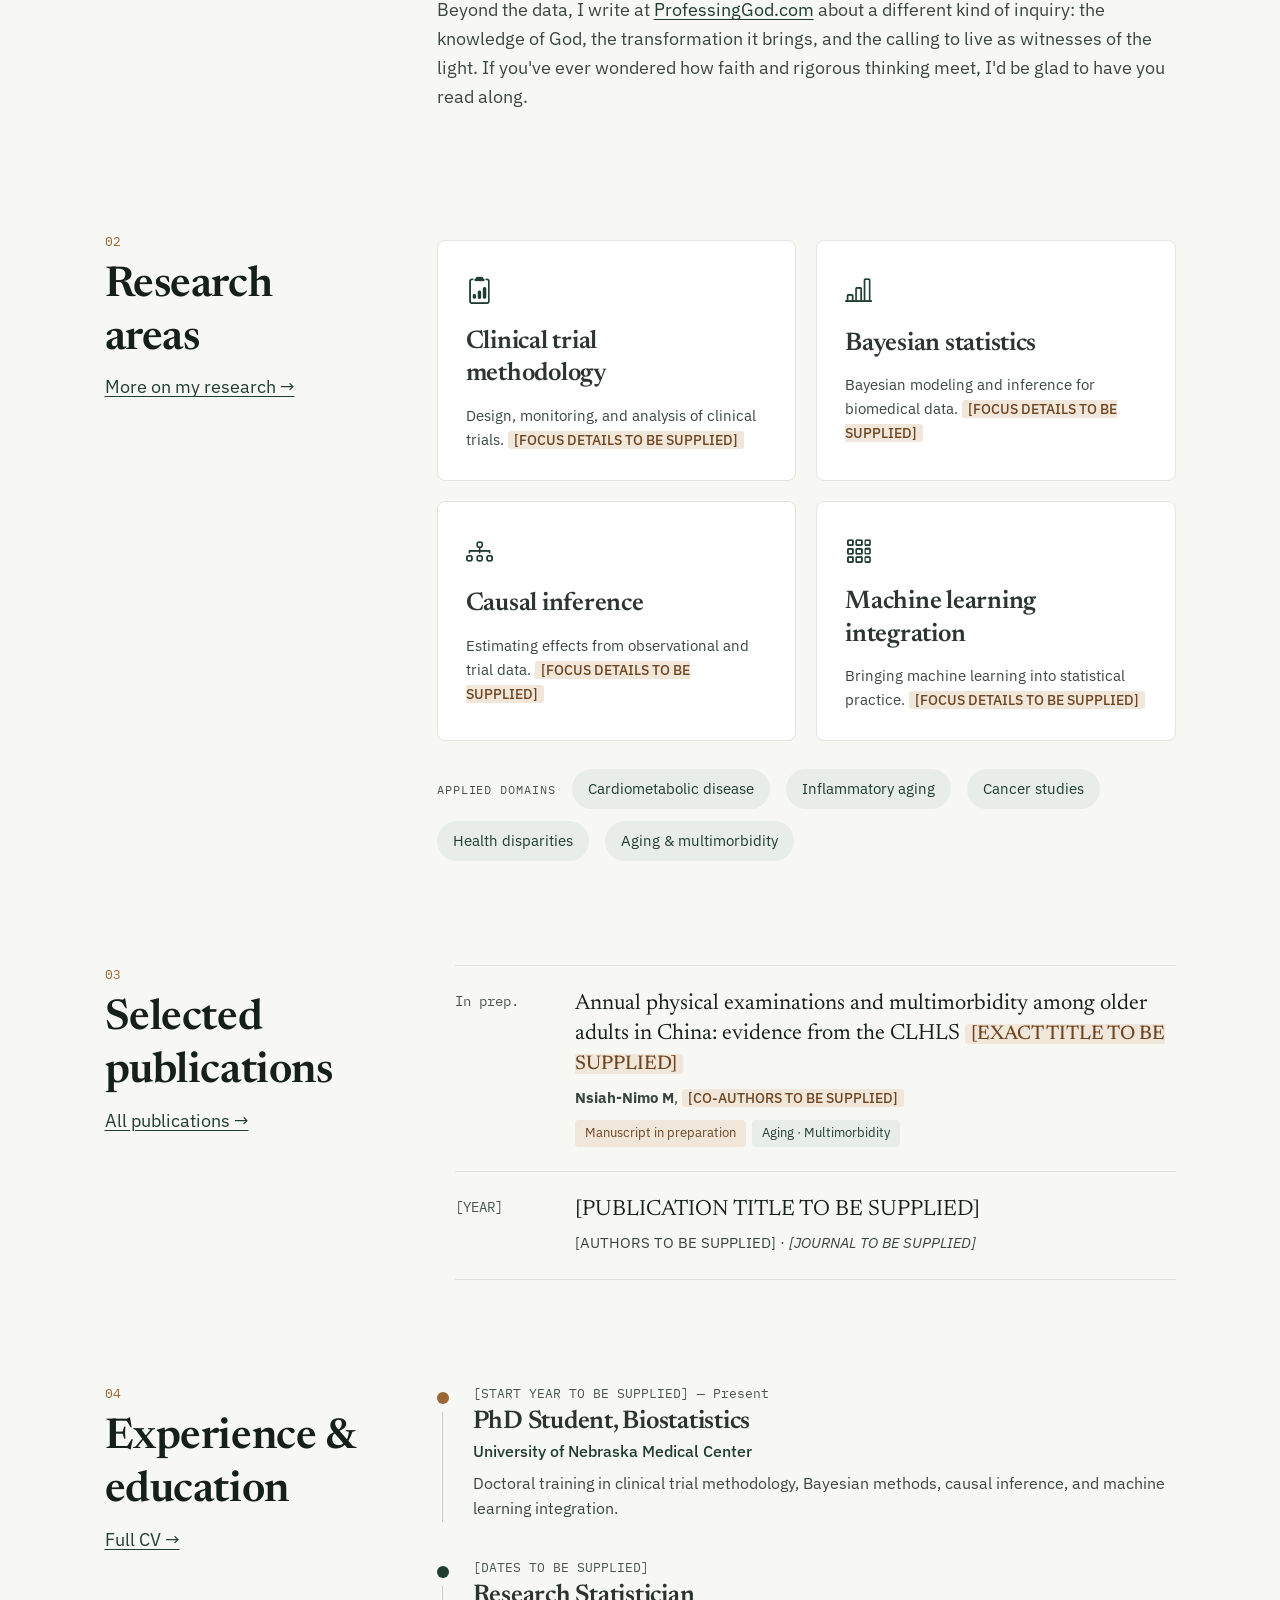
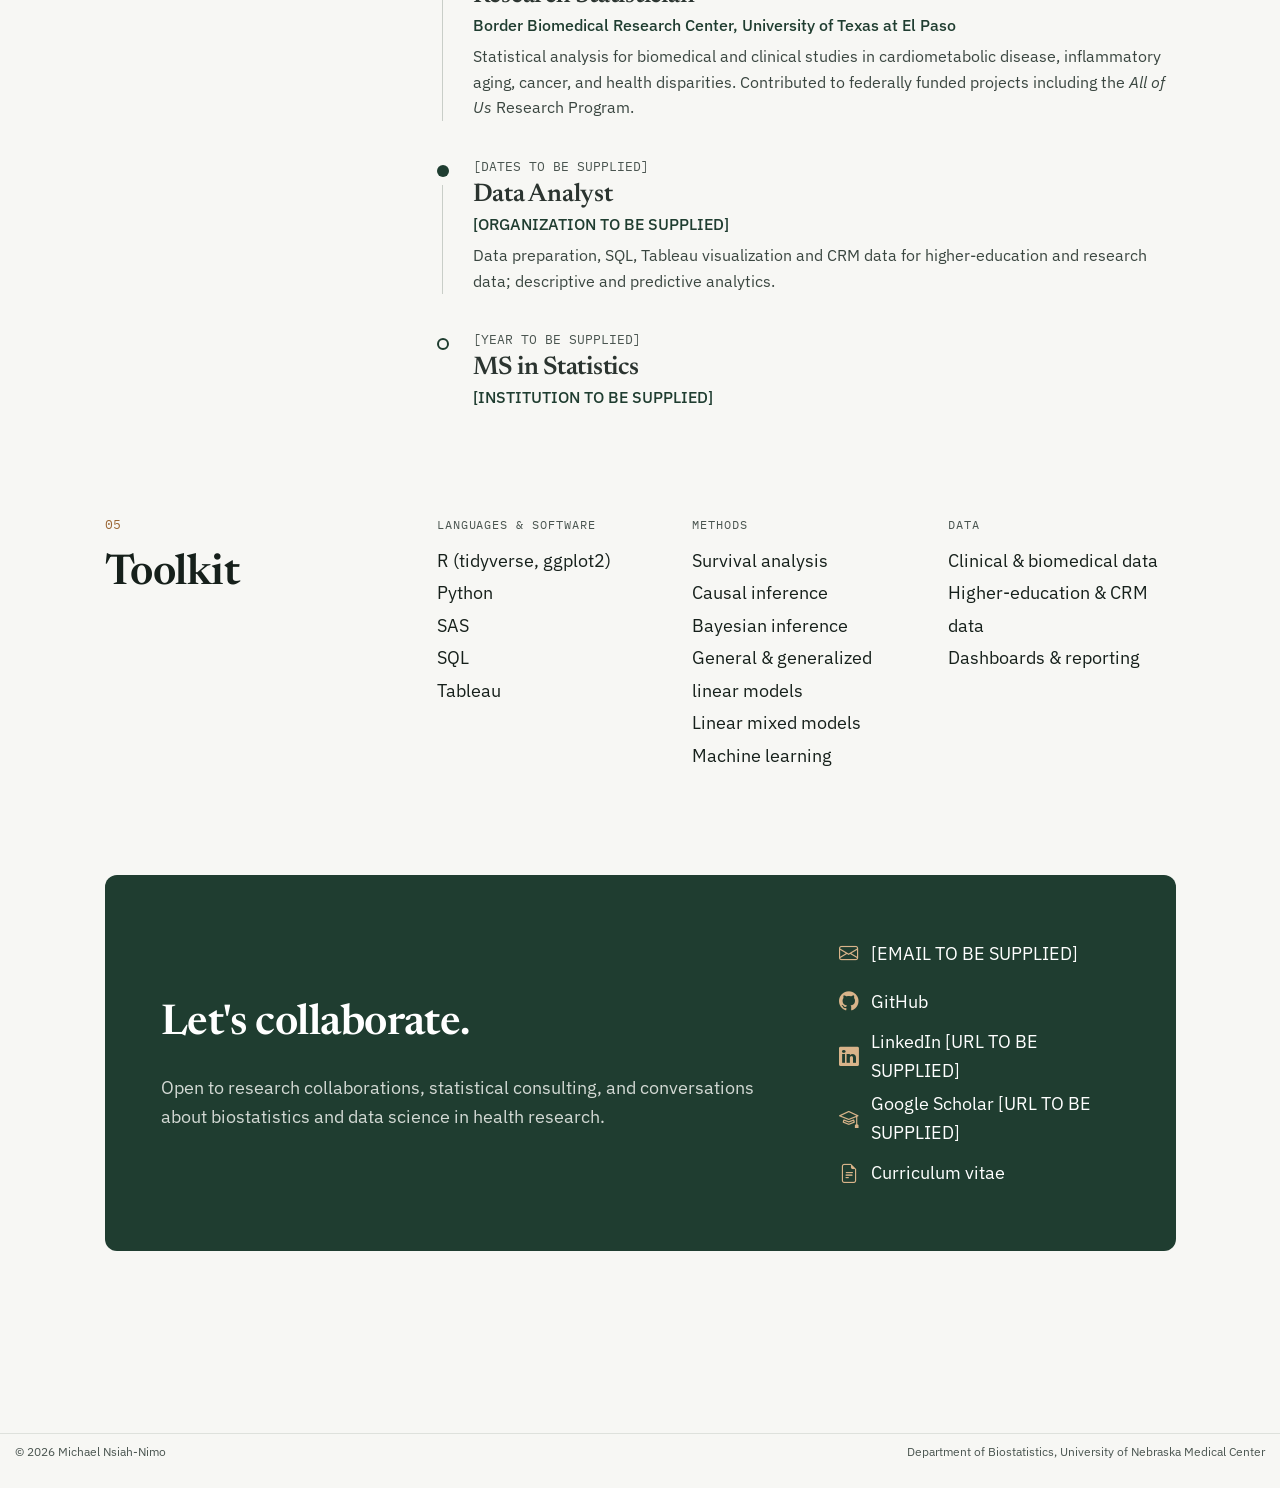
==== commit 28c8be7d: "Add personal writing section to index.html Added a new paragraph about personal writing and faith in" ====
--- a/docs/index.html
+++ b/docs/index.html
@@ -162,6 +162,7 @@
     <p class="lead-p">I work at the intersection of rigorous statistical methodology and applied biomedical research — designing analyses that hold up to scrutiny and translate into evidence that clinicians, investigators, and communities can use.</p>
     <p>Before beginning my PhD in Biostatistics at the University of Nebraska Medical Center, I worked at the University of Texas at El Paso's Border Biomedical Research Center, supporting studies in cardiometabolic disease, inflammatory aging, cancer, and health disparities. I have contributed to federally funded projects, including the <em>All of Us</em> Research Program.</p>
     <p>I'm both a research statistician and a data analytics professional. I use R and Python for statistical modeling — survival analysis, causal inference, general and generalized linear models, and linear mixed models — and SQL, Tableau and CRM data for descriptive and predictive analytics with higher-education and research data.</p>
+    <p>Beyond the data, I write at <a href="https://professinggod.com">ProfessingGod.com</a> about a different kind of inquiry: the knowledge of God, the transformation it brings, and the calling to live as witnesses of the light. If you've ever wondered how faith and rigorous thinking meet, I'd be glad to have you read along.</p>
   </div>
 </section>
 
@@ -703,4 +704,4 @@
 
 
 <script src="site_libs/quarto-html/zenscroll-min.js"></script>
-</body></html>+</body></html>
